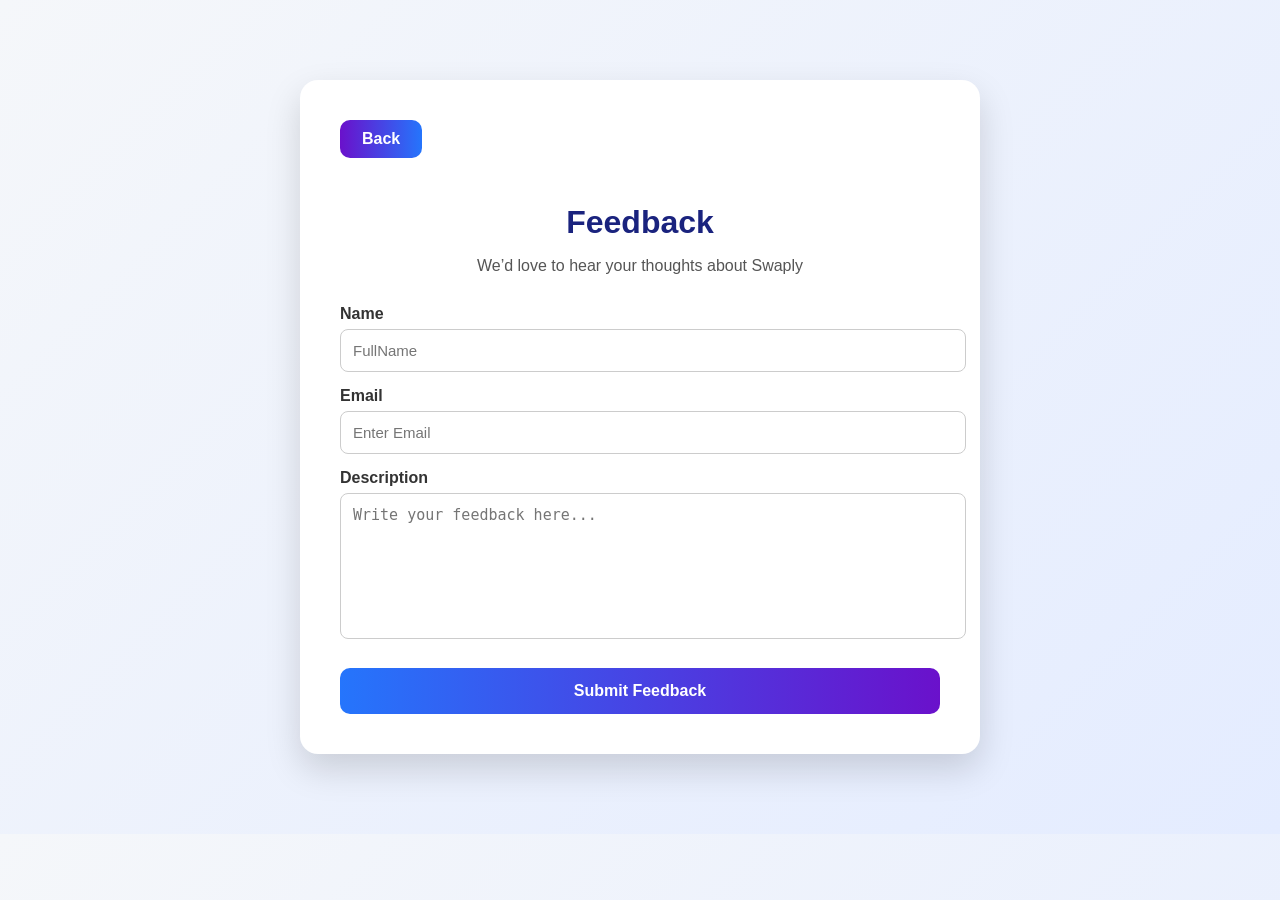
==== feedback.html @ 1a0395af "Semester" ====
<!doctype html>
<html lang="en">
  <head>
    <meta charset="UTF-8" />
    <title>Feedback | Swaply</title>

    <style>
      /* ----------- GLOBAL ----------- */
      body {
        font-family: "Segoe UI", Arial, sans-serif;
        margin: 0;
        background: linear-gradient(135deg, #f5f7fa, #e4ecff);
        color: #333;
      }

      /* ----------- CONTAINER ----------- */
      .container {
        max-width: 600px;
        margin: 80px auto;
        background: white;
        padding: 40px;
        border-radius: 18px;
        box-shadow: 0 15px 35px rgba(0, 0, 0, 0.15);
        animation: fadeIn 0.8s ease-in-out;
      }

      /* ----------- BACK BUTTON ----------- */
      .back-btn {
        display: inline-block;
        margin-bottom: 25px;
        padding: 10px 22px;
        background: linear-gradient(to right, #6a11cb, #2575fc);
        color: white;
        border-radius: 10px;
        text-decoration: none;
        font-weight: bold;
        transition: 0.3s;
      }
      .back-btn:hover {
        transform: scale(1.05);
      }

      /* ----------- HEADINGS ----------- */
      h1 {
        text-align: center;
        color: #1a237e;
        margin-bottom: 10px;
      }
      p {
        text-align: center;
        margin-bottom: 30px;
        color: #555;
      }

      /* ----------- FORM ----------- */
      label {
        font-weight: bold;
        display: block;
        margin: 15px 0 6px;
      }
      input,
      textarea {
        width: 100%;
        padding: 12px;
        border-radius: 8px;
        border: 1px solid #ccc;
        font-size: 15px;
      }
      textarea {
        resize: none;
        height: 120px;
      }

      /* ----------- BUTTON ----------- */
      button {
        width: 100%;
        margin-top: 25px;
        padding: 14px;
        border: none;
        border-radius: 10px;
        background: linear-gradient(to right, #2575fc, #6a11cb);
        color: white;
        font-size: 16px;
        font-weight: bold;
        cursor: pointer;
        transition: 0.3s;
      }
      button:hover {
        background: linear-gradient(to right, #6a11cb, #2575fc);
        transform: scale(1.03);
      }

      /* ----------- THANK YOU MESSAGE ----------- */
      .thank-you {
        display: none;
        text-align: center;
        font-size: 22px;
        color: #28a745;
        animation: fadeIn 0.8s ease-in-out;
      }

      /* ----------- ANIMATION ----------- */
      @keyframes fadeIn {
        from {
          opacity: 0;
          transform: translateY(20px);
        }
        to {
          opacity: 1;
          transform: translateY(0);
        }
      }
    </style>
  </head>

  <body>
    <div class="container">
      <!-- BACK BUTTON -->
      <a href="index.html" class="back-btn">Back</a>

      <!-- FORM -->
      <div id="formBox">
        <h1>Feedback</h1>
        <p>We’d love to hear your thoughts about Swaply</p>

        <form
          onsubmit="submitFeedback(event)";
        >
          <label>Name</label>
          <input type="text" placeholder="FullName" required />

          <label>Email</label>
          <input type="email" id="email" placeholder="Enter Email" required />

          <label>Description</label>
          <textarea
            placeholder="Write your feedback here..."
            required
          ></textarea>

          <button type="submit">Submit Feedback</button>
        </form>
      </div>

      <!-- THANK YOU MESSAGE -->
      <div id="thankYou" class="thank-you">
        🙏 Thanks for your feedback! <br />
        Redirecting to home page...
      </div>
    </div>

    <script>
      function submitFeedback(e) {
        e.preventDefault();

        // Hide form & show thank you message
        document.getElementById("formBox").style.display = "none";
        document.getElementById("thankYou").style.display = "block";

        // Redirect after 3 seconds
        setTimeout(() => {
          window.location.href = "index.html";
        }, 3000);
      }
    </script>
  </body>
</html>
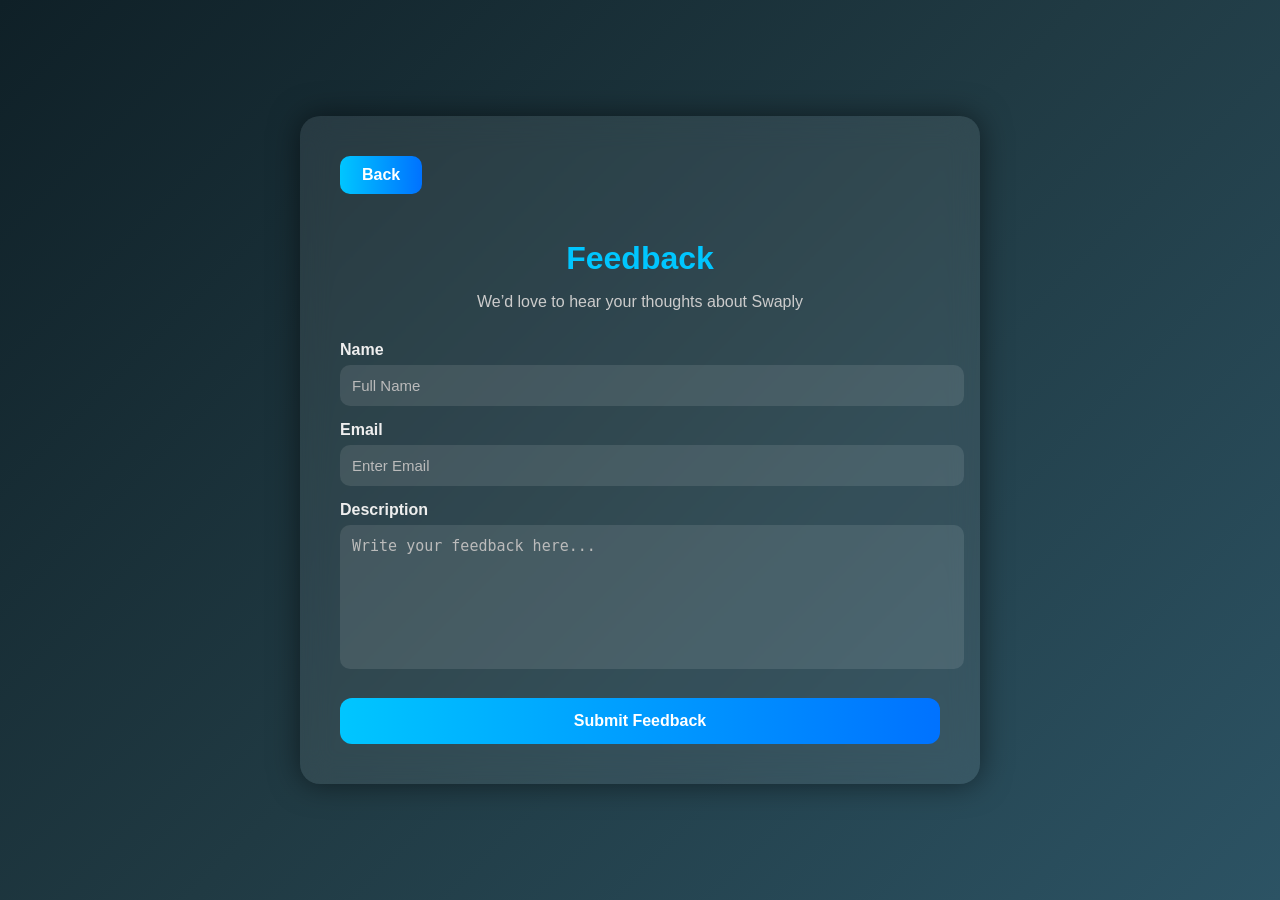
==== commit 3f0d9fb3: "Changed" ====
--- a/feedback.html
+++ b/feedback.html
@@ -1,167 +1,201 @@
 <!doctype html>
 <html lang="en">
-  <head>
-    <meta charset="UTF-8" />
-    <title>Feedback | Swaply</title>
-
-    <style>
-      /* ----------- GLOBAL ----------- */
-      body {
-        font-family: "Segoe UI", Arial, sans-serif;
-        margin: 0;
-        background: linear-gradient(135deg, #f5f7fa, #e4ecff);
-        color: #333;
-      }
-
-      /* ----------- CONTAINER ----------- */
+<head>
+  <meta charset="UTF-8" />
+  <title>Feedback | Swaply</title>
+
+  <style>
+    /* ----------- GLOBAL ----------- */
+    body {
+      font-family: "Segoe UI", Arial, sans-serif;
+      margin: 0;
+      background: linear-gradient(135deg, #0f2027, #203a43, #2c5364);
+      color: #eee;
+      display: flex;
+      justify-content: center;
+      align-items: center;
+      min-height: 100vh;
+    }
+
+    /* ----------- CONTAINER ----------- */
+    .container {
+      width: 90%;
+      max-width: 600px;
+      background: rgba(255, 255, 255, 0.08);
+      backdrop-filter: blur(15px);
+      padding: 40px;
+      border-radius: 20px;
+      box-shadow: 0 0 30px rgba(0, 0, 0, 0.5);
+      animation: fadeIn 0.8s ease-in-out;
+    }
+
+    /* ----------- BACK BUTTON ----------- */
+    .back-btn {
+      display: inline-block;
+      margin-bottom: 25px;
+      padding: 10px 22px;
+      background: linear-gradient(to right, #00c6ff, #0072ff);
+      color: white;
+      border-radius: 10px;
+      text-decoration: none;
+      font-weight: bold;
+      transition: 0.3s;
+    }
+    .back-btn:hover {
+      transform: scale(1.08);
+      box-shadow: 0 0 10px #00c6ff;
+    }
+
+    /* ----------- HEADINGS ----------- */
+    h1 {
+      text-align: center;
+      color: #00c6ff;
+      margin-bottom: 10px;
+    }
+    p {
+      text-align: center;
+      margin-bottom: 30px;
+      color: #ccc;
+    }
+
+    /* ----------- FORM ----------- */
+    label {
+      font-weight: bold;
+      display: block;
+      margin: 15px 0 6px;
+    }
+
+    input,
+    textarea {
+      width: 100%;
+      padding: 12px;
+      border-radius: 10px;
+      border: none;
+      outline: none;
+      font-size: 15px;
+      background: rgba(255, 255, 255, 0.1);
+      color: white;
+      transition: 0.3s;
+    }
+
+    input::placeholder,
+    textarea::placeholder {
+      color: #bbb;
+    }
+
+    input:focus,
+    textarea:focus {
+      box-shadow: 0 0 10px #00c6ff;
+      background: rgba(255, 255, 255, 0.15);
+    }
+
+    textarea {
+      resize: none;
+      height: 120px;
+    }
+
+    /* ----------- BUTTON ----------- */
+    button {
+      width: 100%;
+      margin-top: 25px;
+      padding: 14px;
+      border: none;
+      border-radius: 12px;
+      background: linear-gradient(to right, #00c6ff, #0072ff);
+      color: white;
+      font-size: 16px;
+      font-weight: bold;
+      cursor: pointer;
+      transition: 0.3s;
+    }
+
+    button:hover {
+      transform: scale(1.05);
+      box-shadow: 0 0 15px #00c6ff;
+    }
+
+    /* ----------- THANK YOU MESSAGE ----------- */
+    .thank-you {
+      display: none;
+      text-align: center;
+      font-size: 22px;
+      color: #00ffcc;
+      animation: fadeIn 0.8s ease-in-out;
+    }
+
+    /* ----------- ANIMATION ----------- */
+    @keyframes fadeIn {
+      from {
+        opacity: 0;
+        transform: translateY(20px);
+      }
+      to {
+        opacity: 1;
+        transform: translateY(0);
+      }
+    }
+
+    /* ----------- RESPONSIVE ----------- */
+    @media (max-width: 480px) {
       .container {
-        max-width: 600px;
-        margin: 80px auto;
-        background: white;
-        padding: 40px;
-        border-radius: 18px;
-        box-shadow: 0 15px 35px rgba(0, 0, 0, 0.15);
-        animation: fadeIn 0.8s ease-in-out;
-      }
-
-      /* ----------- BACK BUTTON ----------- */
-      .back-btn {
-        display: inline-block;
-        margin-bottom: 25px;
-        padding: 10px 22px;
-        background: linear-gradient(to right, #6a11cb, #2575fc);
-        color: white;
-        border-radius: 10px;
-        text-decoration: none;
-        font-weight: bold;
-        transition: 0.3s;
-      }
-      .back-btn:hover {
-        transform: scale(1.05);
-      }
-
-      /* ----------- HEADINGS ----------- */
+        padding: 25px;
+      }
+
       h1 {
-        text-align: center;
-        color: #1a237e;
-        margin-bottom: 10px;
-      }
+        font-size: 24px;
+      }
+
       p {
-        text-align: center;
-        margin-bottom: 30px;
-        color: #555;
-      }
-
-      /* ----------- FORM ----------- */
-      label {
-        font-weight: bold;
-        display: block;
-        margin: 15px 0 6px;
-      }
-      input,
-      textarea {
-        width: 100%;
-        padding: 12px;
-        border-radius: 8px;
-        border: 1px solid #ccc;
-        font-size: 15px;
-      }
-      textarea {
-        resize: none;
-        height: 120px;
-      }
-
-      /* ----------- BUTTON ----------- */
-      button {
-        width: 100%;
-        margin-top: 25px;
-        padding: 14px;
-        border: none;
-        border-radius: 10px;
-        background: linear-gradient(to right, #2575fc, #6a11cb);
-        color: white;
-        font-size: 16px;
-        font-weight: bold;
-        cursor: pointer;
-        transition: 0.3s;
-      }
-      button:hover {
-        background: linear-gradient(to right, #6a11cb, #2575fc);
-        transform: scale(1.03);
-      }
-
-      /* ----------- THANK YOU MESSAGE ----------- */
-      .thank-you {
-        display: none;
-        text-align: center;
-        font-size: 22px;
-        color: #28a745;
-        animation: fadeIn 0.8s ease-in-out;
-      }
-
-      /* ----------- ANIMATION ----------- */
-      @keyframes fadeIn {
-        from {
-          opacity: 0;
-          transform: translateY(20px);
-        }
-        to {
-          opacity: 1;
-          transform: translateY(0);
-        }
-      }
-    </style>
-  </head>
-
-  <body>
-    <div class="container">
-      <!-- BACK BUTTON -->
-      <a href="index.html" class="back-btn">Back</a>
-
-      <!-- FORM -->
-      <div id="formBox">
-        <h1>Feedback</h1>
-        <p>We’d love to hear your thoughts about Swaply</p>
-
-        <form
-          onsubmit="submitFeedback(event)";
-        >
-          <label>Name</label>
-          <input type="text" placeholder="FullName" required />
-
-          <label>Email</label>
-          <input type="email" id="email" placeholder="Enter Email" required />
-
-          <label>Description</label>
-          <textarea
-            placeholder="Write your feedback here..."
-            required
-          ></textarea>
-
-          <button type="submit">Submit Feedback</button>
-        </form>
-      </div>
-
-      <!-- THANK YOU MESSAGE -->
-      <div id="thankYou" class="thank-you">
-        🙏 Thanks for your feedback! <br />
-        Redirecting to home page...
-      </div>
+        font-size: 14px;
+      }
+    }
+  </style>
+</head>
+
+<body>
+
+  <div class="container">
+    <!-- BACK BUTTON -->
+    <a href="index.html" class="back-btn">Back</a>
+
+    <!-- FORM -->
+    <div id="formBox">
+      <h1>Feedback</h1>
+      <p>We’d love to hear your thoughts about Swaply</p>
+
+      <form onsubmit="submitFeedback(event)">
+        <label>Name</label>
+        <input type="text" placeholder="Full Name" required />
+
+        <label>Email</label>
+        <input type="email" placeholder="Enter Email" required />
+
+        <label>Description</label>
+        <textarea placeholder="Write your feedback here..." required></textarea>
+
+        <button type="submit">Submit Feedback</button>
+      </form>
     </div>
 
-    <script>
-      function submitFeedback(e) {
-        e.preventDefault();
-
-        // Hide form & show thank you message
-        document.getElementById("formBox").style.display = "none";
-        document.getElementById("thankYou").style.display = "block";
-
-        // Redirect after 3 seconds
-        setTimeout(() => {
-          window.location.href = "index.html";
-        }, 3000);
-      }
-    </script>
-  </body>
-</html>
+    <!-- THANK YOU MESSAGE -->
+    <div id="thankYou" class="thank-you">
+      🙏 Thanks for your feedback! <br />
+      Redirecting to home page...
+    </div>
+  </div>
+
+  <script>
+    function submitFeedback(e) {
+      e.preventDefault();
+
+      document.getElementById("formBox").style.display = "none";
+      document.getElementById("thankYou").style.display = "block";
+
+      setTimeout(() => {
+        window.location.href = "index.html";
+      }, 3000);
+    }
+  </script>
+
+</body>
+</html>
